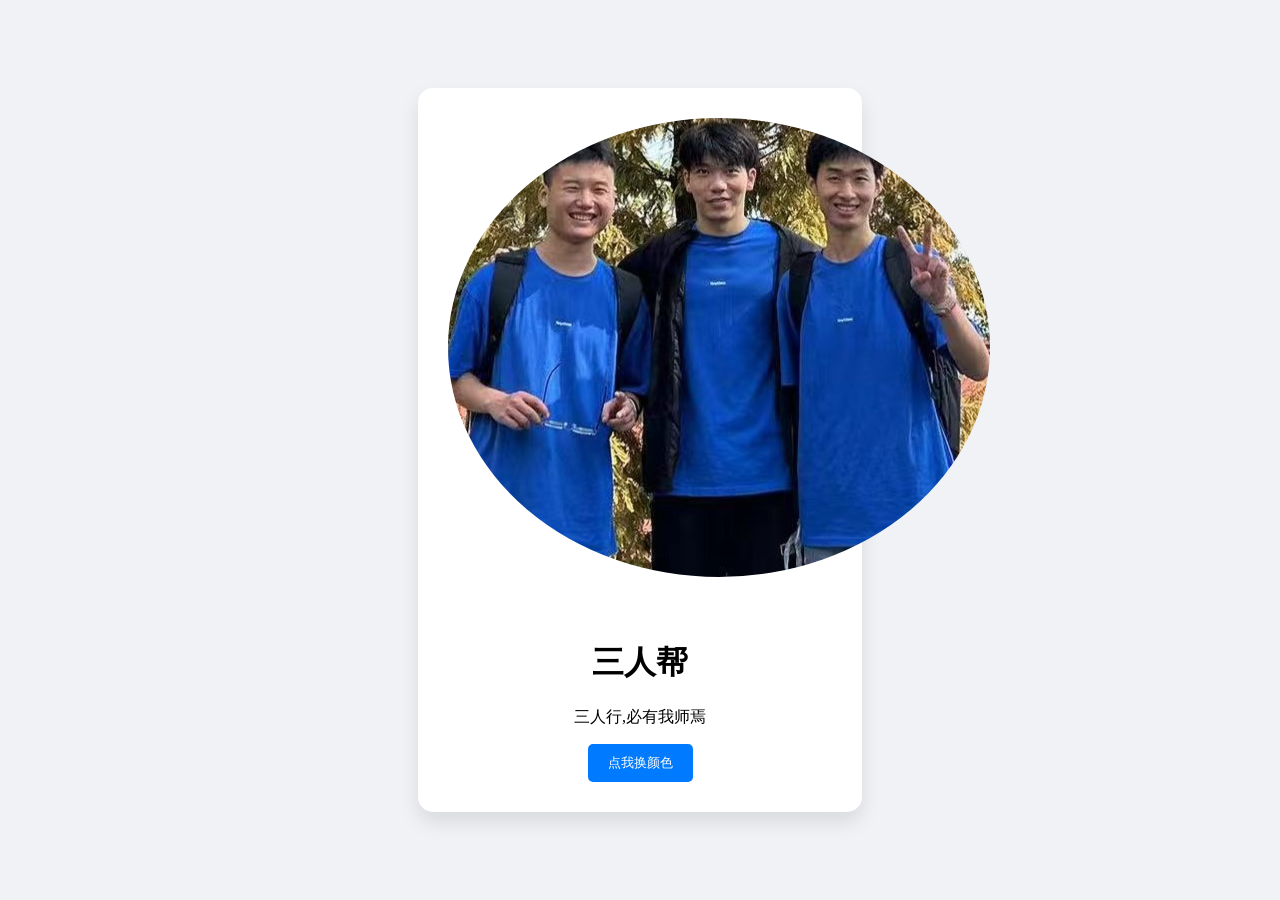
==== index.html @ c898eb2f "Add files via upload" ====
<!DOCTYPE html>
<html lang="en">
<head>
    <meta charset="UTF-8">
    <meta name="viewport" content="width=device-width, initial-scale=1.0">
    <title>Document</title>
</head>
<body>
    <!DOCTYPE html>
<html lang="zh">
<head>
    <meta charset="UTF-8">
    <title>我的个人名片</title>
    <link rel="stylesheet" href="style.css"> <!-- 引入样式表 -->
</head>
<body>

    <div class="card">
        <img src="./omg.jpg" alt="头像">
        <h1 id="name">三人帮</h1>
        <p>三人行,必有我师焉</p>
        <button id="btn">点我换颜色</button>
    </div>

    <script src="script.js"></script> <!-- 引入脚本 -->
</body>
</html>
</body>
</html>
---- style.css ----
body {
    background-color: #f0f2f5;
    display: flex;
    justify-content: center;
    align-items: center;
    height: 100vh;
    margin: 0;
}

.card {
    background: white;
    padding: 30px;
    border-radius: 15px;
    box-shadow: 0 10px 20px rgba(0,0,0,0.1);
    text-align: center;
    width: 30%;
}

img {
    border-radius: 50%;
    margin-bottom: 10%;
}

button {
    background-color: #007bff;
    color: white;
    border: none;
    padding: 10px 20px;
    border-radius: 5px;
    cursor: pointer;
    transition: 0.3s;
}

button:hover {
    background-color: #0056b3;
}
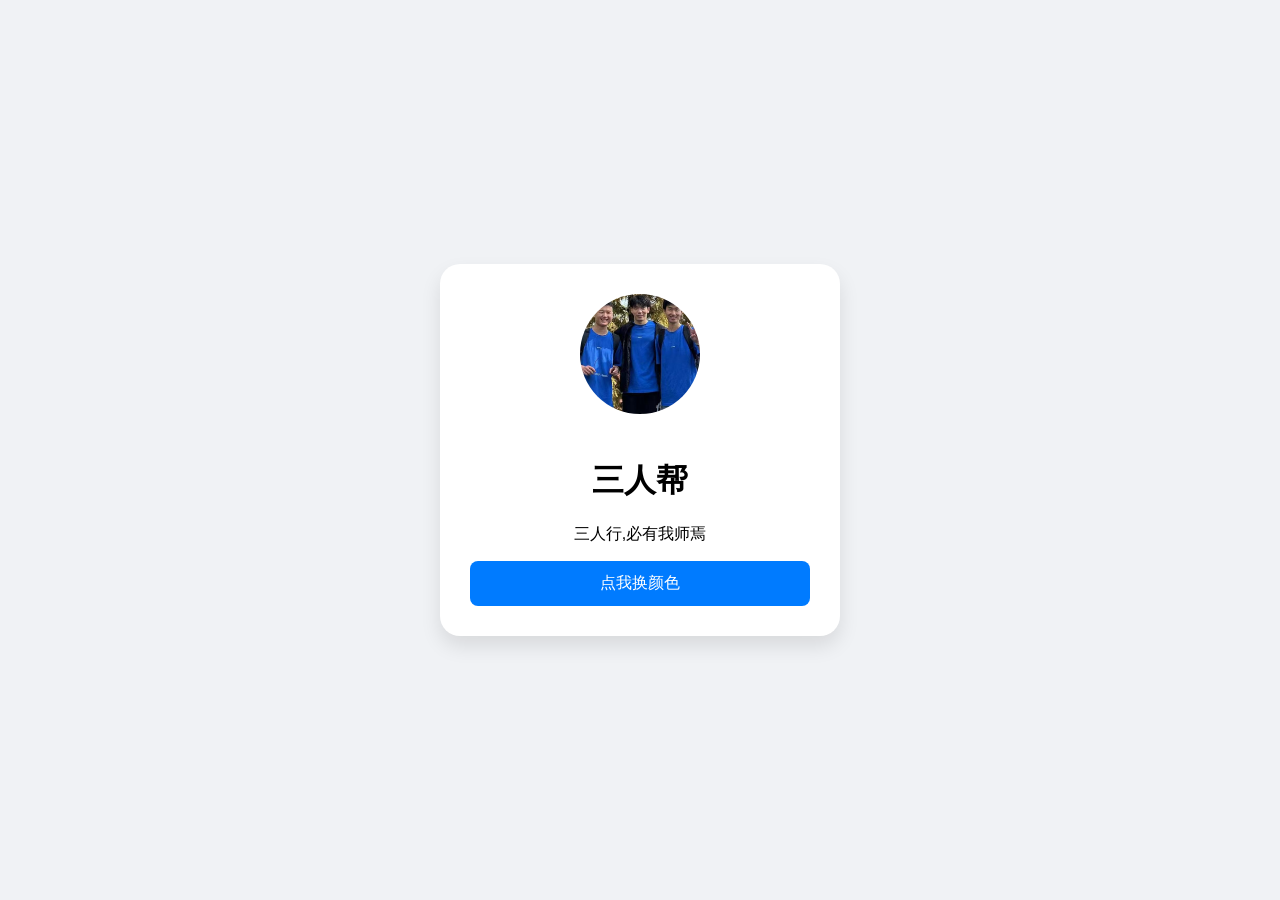
==== commit ae266905: "Fix HTML structure and add missing viewport meta tag" ====
--- a/index.html
+++ b/index.html
@@ -9,7 +9,7 @@
     <!DOCTYPE html>
 <html lang="zh">
 <head>
-    <meta charset="UTF-8">
+    <meta name="viewport" content="width=device-width, initial-scale=1.0">
     <title>我的个人名片</title>
     <link rel="stylesheet" href="style.css"> <!-- 引入样式表 -->
 </head>
@@ -26,4 +26,4 @@
 </body>
 </html>
 </body>
-</html>+</html>
--- a/style.css
+++ b/style.css
@@ -3,34 +3,47 @@
     display: flex;
     justify-content: center;
     align-items: center;
-    height: 100vh;
+    min-height: 100vh; /* 使用 min-height 确保内容多时也能滚动 */
     margin: 0;
+    font-family: sans-serif; /* 加上字体看起来更专业 */
 }
 
 .card {
     background: white;
-    padding: 30px;
-    border-radius: 15px;
+    /* 核心修改：宽度适配 */
+    width: 90%;          /* 手机端占据屏幕 90% 的宽度 */
+    max-width: 400px;    /* 电脑端最大只到 400px，防止过宽 */
+    
+    /* 核心修改：固定间距代替百分比 */
+    padding: 30px;       /* 固定的内边距，不再随屏幕宽度剧烈变动 */
+    border-radius: 20px; /* 固定圆角，看起来更精致 */
+    
     box-shadow: 0 10px 20px rgba(0,0,0,0.1);
     text-align: center;
-    width: 30%;
+    box-sizing: border-box; /* 确保 padding 不会撑大整个盒子 */
 }
 
 img {
+    width: 120px;        /* 固定图片大小 */
+    height: 120px;
+    object-fit: cover;   /* 防止图片变形 */
     border-radius: 50%;
-    margin-bottom: 10%;
+    margin-bottom: 20px;
 }
 
 button {
     background-color: #007bff;
     color: white;
     border: none;
-    padding: 10px 20px;
-    border-radius: 5px;
+    /* 固定按钮间距 */
+    padding: 12px 24px;
+    border-radius: 8px;
+    font-size: 16px;
     cursor: pointer;
     transition: 0.3s;
+    width: 100%;        /* 手机端按钮通常撑满卡片更好按 */
 }
 
 button:hover {
     background-color: #0056b3;
-}+}
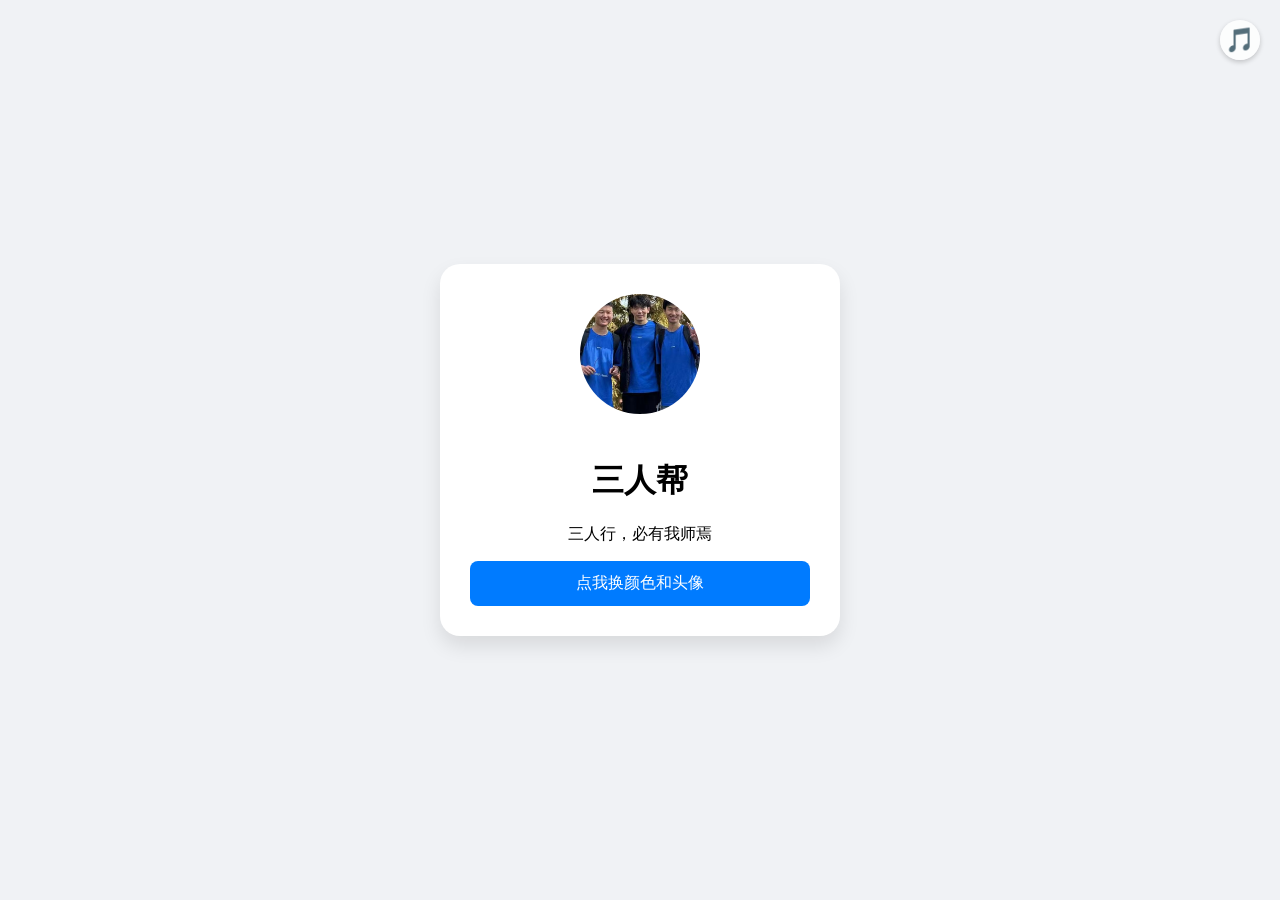
==== commit cbe2909f: "Add files via upload" ====
--- a/index.html
+++ b/index.html
@@ -1,29 +1,72 @@
 <!DOCTYPE html>
-<html lang="en">
+<html lang="zh">
 <head>
     <meta charset="UTF-8">
     <meta name="viewport" content="width=device-width, initial-scale=1.0">
-    <title>Document</title>
-</head>
-<body>
-    <!DOCTYPE html>
-<html lang="zh">
-<head>
-    <meta name="viewport" content="width=device-width, initial-scale=1.0">
-    <title>我的个人名片</title>
-    <link rel="stylesheet" href="style.css"> <!-- 引入样式表 -->
+    <title>我的个人名片 - 三人帮</title>
+    <link rel="stylesheet" href="style.css">
+    <style>
+        #music-control {
+            position: fixed;
+            top: 20px;
+            right: 20px;
+            cursor: pointer;
+            font-size: 24px;
+            z-index: 1000;
+            background: rgba(255,255,255,0.8);
+            border-radius: 50%;
+            width: 40px;
+            height: 40px;
+            display: flex;
+            justify-content: center;
+            align-items: center;
+            box-shadow: 0 2px 5px rgba(0,0,0,0.2);
+        }
+    </style>
 </head>
 <body>
 
+    <!-- 1. 背景音乐控制 -->
+    <div id="music-control" onclick="toggleMusic()">
+        <span id="music-icon">🎵</span>
+    </div>
+<audio id="bg-music" loop preload="auto">
+
+    <!-- <audio id="bg-music" loop> -->
+        <!-- 建议将文件名改为 music.mp3 避免中文乱码 -->
+        <source src="./music.mp3" type="audio/mpeg">
+        您的浏览器不支持音频。
+    </audio>
+
+    <!-- 2. 个人名片卡片 (必须在脚本之前) -->
     <div class="card">
-        <img src="./omg.jpg" alt="头像">
+        <img id="avatar" src="./omg.jpg" alt="头像">
         <h1 id="name">三人帮</h1>
-        <p>三人行,必有我师焉</p>
-        <button id="btn">点我换颜色</button>
+        <p>三人行，必有我师焉</p>
+        <button id="btn">点我换颜色和头像</button>
     </div>
 
-    <script src="script.js"></script> <!-- 引入脚本 -->
+    <!-- 3. 脚本 (必须放在页面内容的最后面) -->
+    <script src="script.js"></script>
+
+    <!-- 音乐控制脚本 -->
+    <script>
+        var audio = document.getElementById("bg-music");
+        var icon = document.getElementById("music-icon");
+
+        document.addEventListener('click', function() {
+            audio.play().catch(function(e) { console.log(e); });
+        }, { once: true });
+
+        function toggleMusic() {
+            if (audio.paused) {
+                audio.play();
+                icon.innerHTML = "🎵";
+            } else {
+                audio.pause();
+                icon.innerHTML = "🔇";
+            }
+        }
+    </script>
 </body>
-</html>
-</body>
-</html>
+</html>
--- a/style.css
+++ b/style.css
@@ -46,4 +46,4 @@
 
 button:hover {
     background-color: #0056b3;
-}
+}
